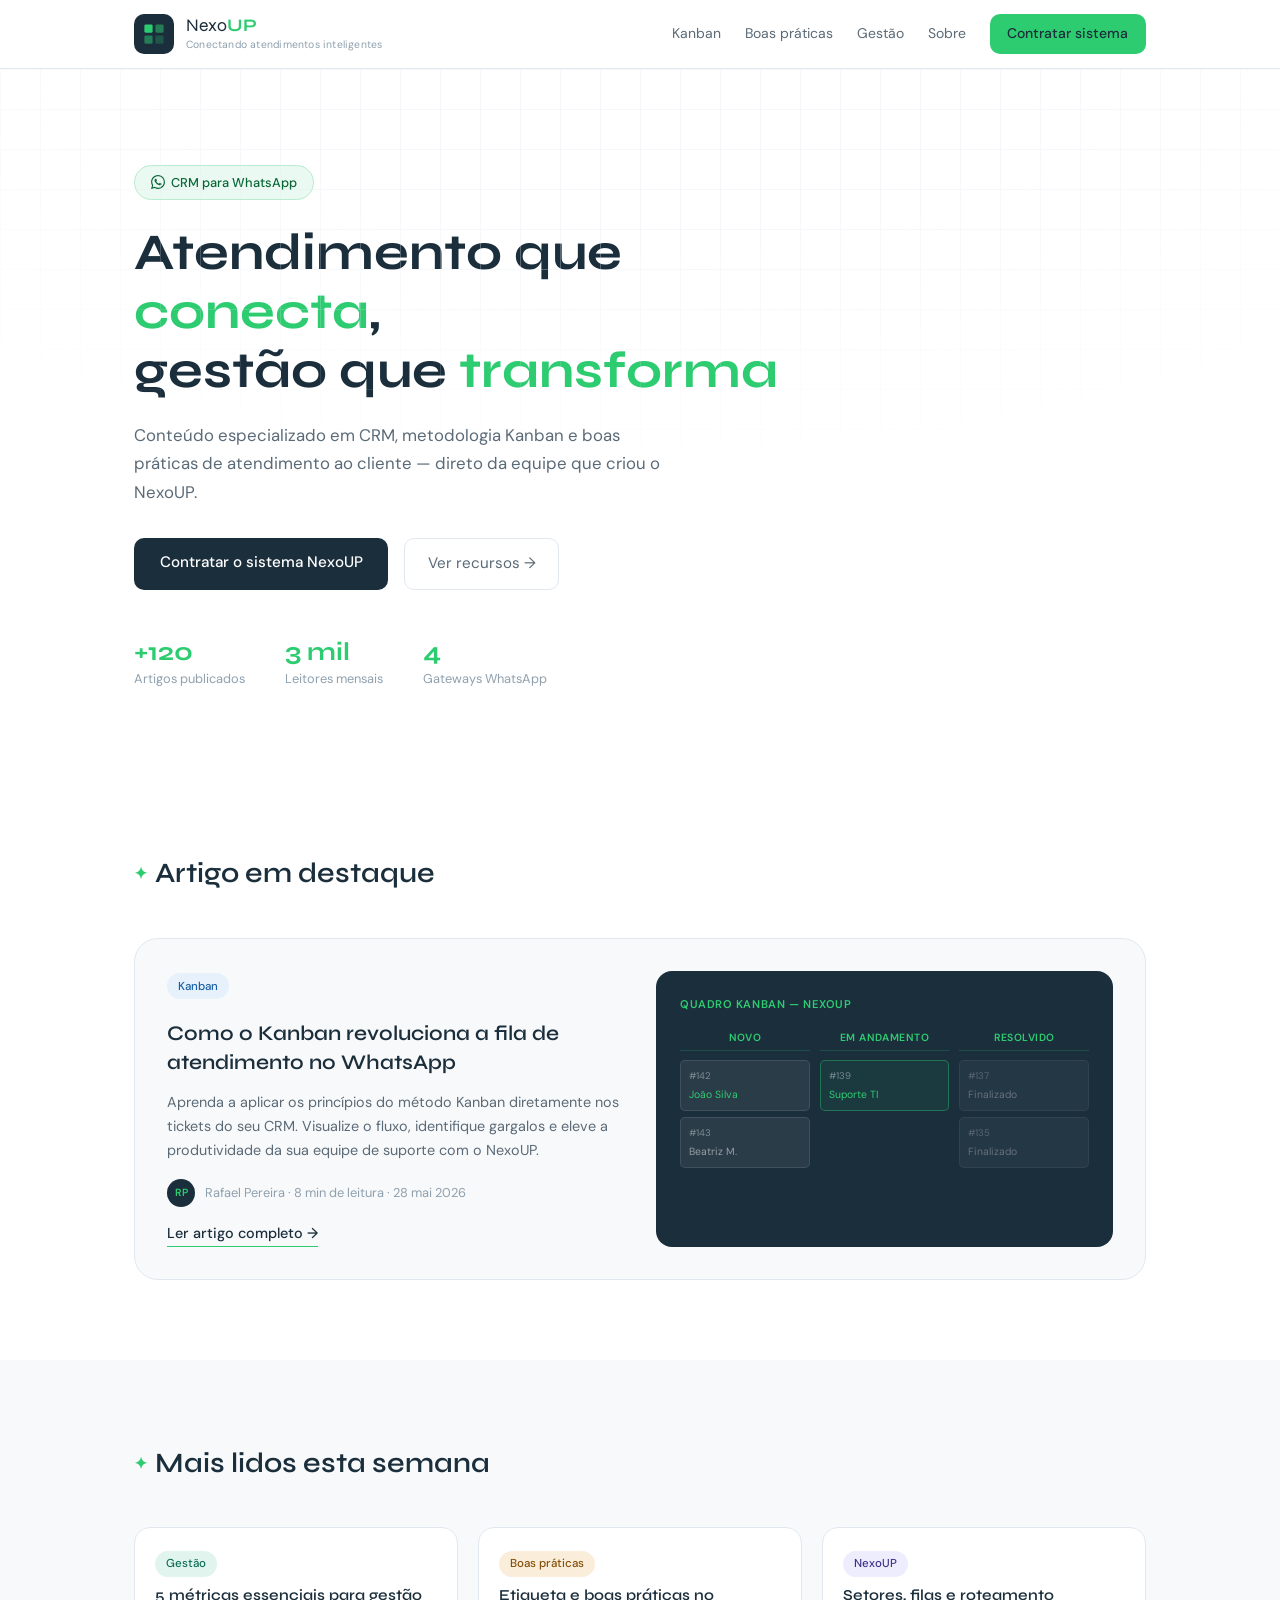
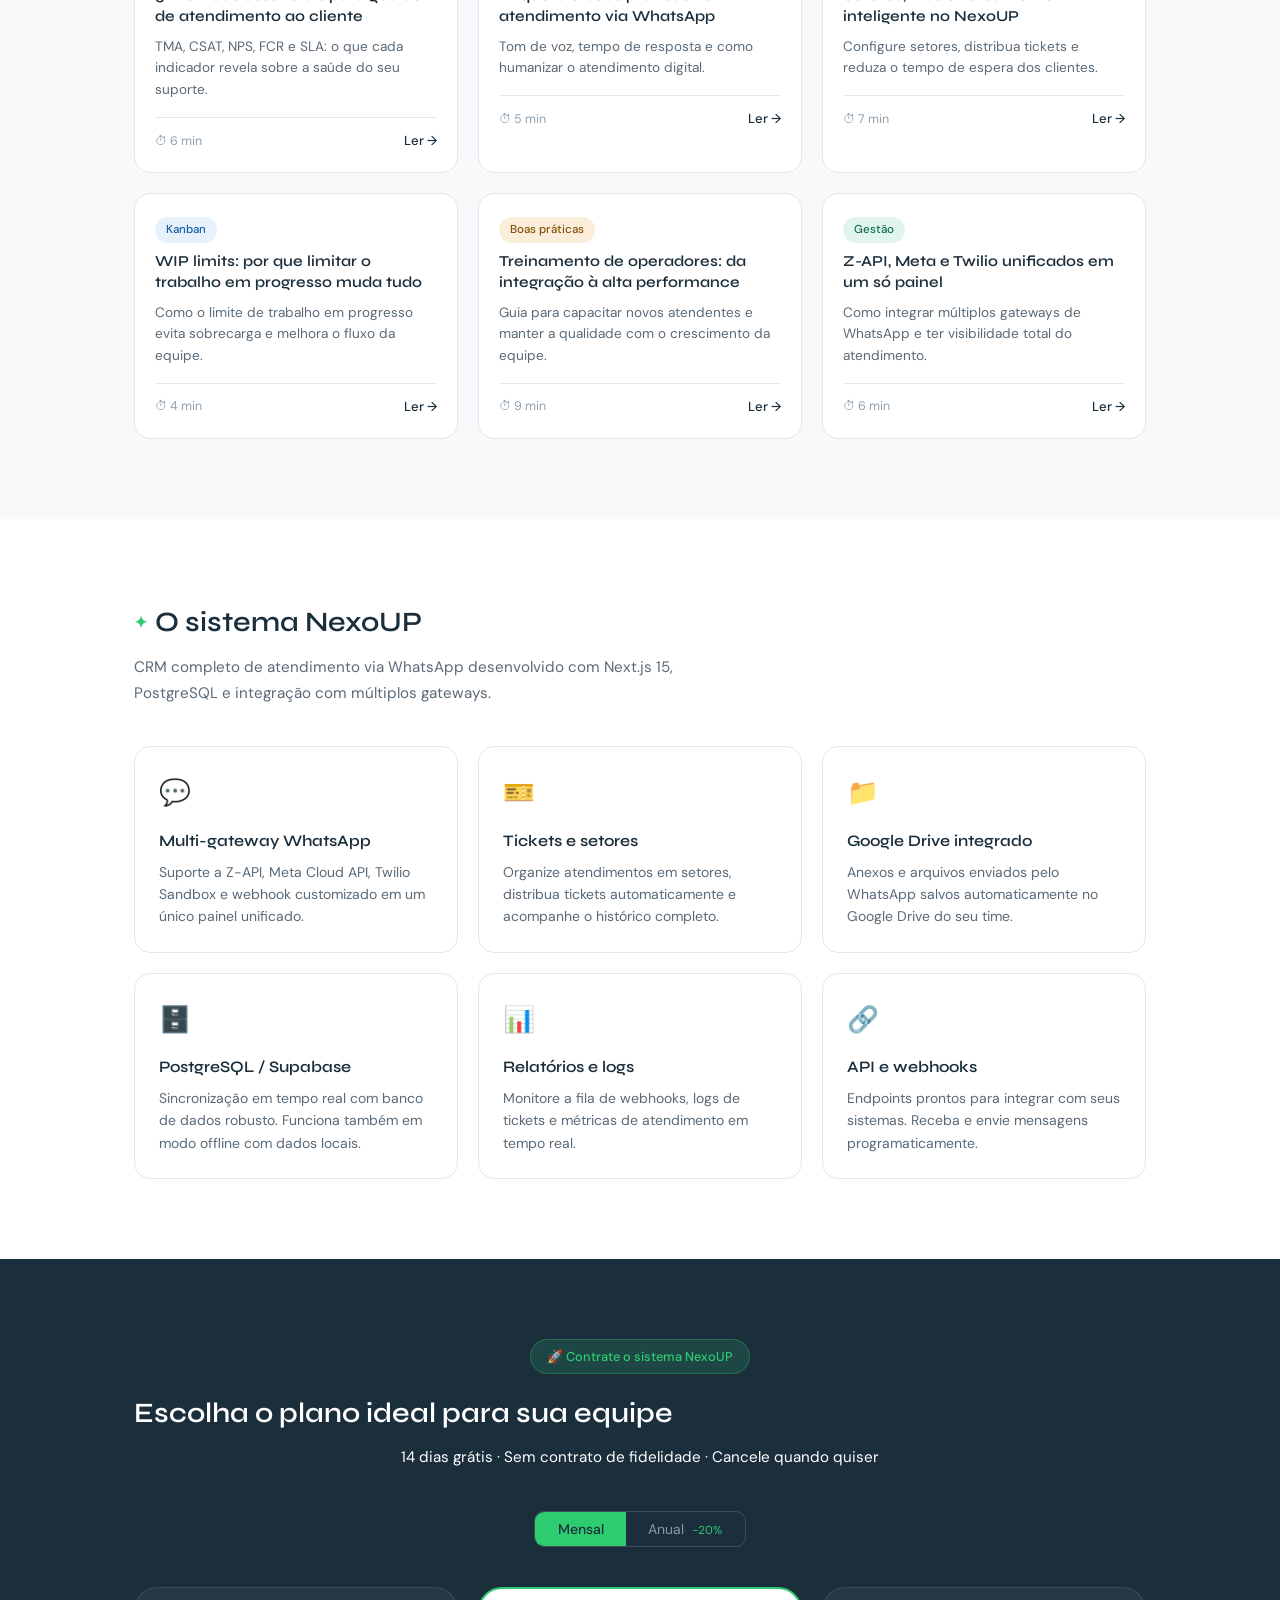
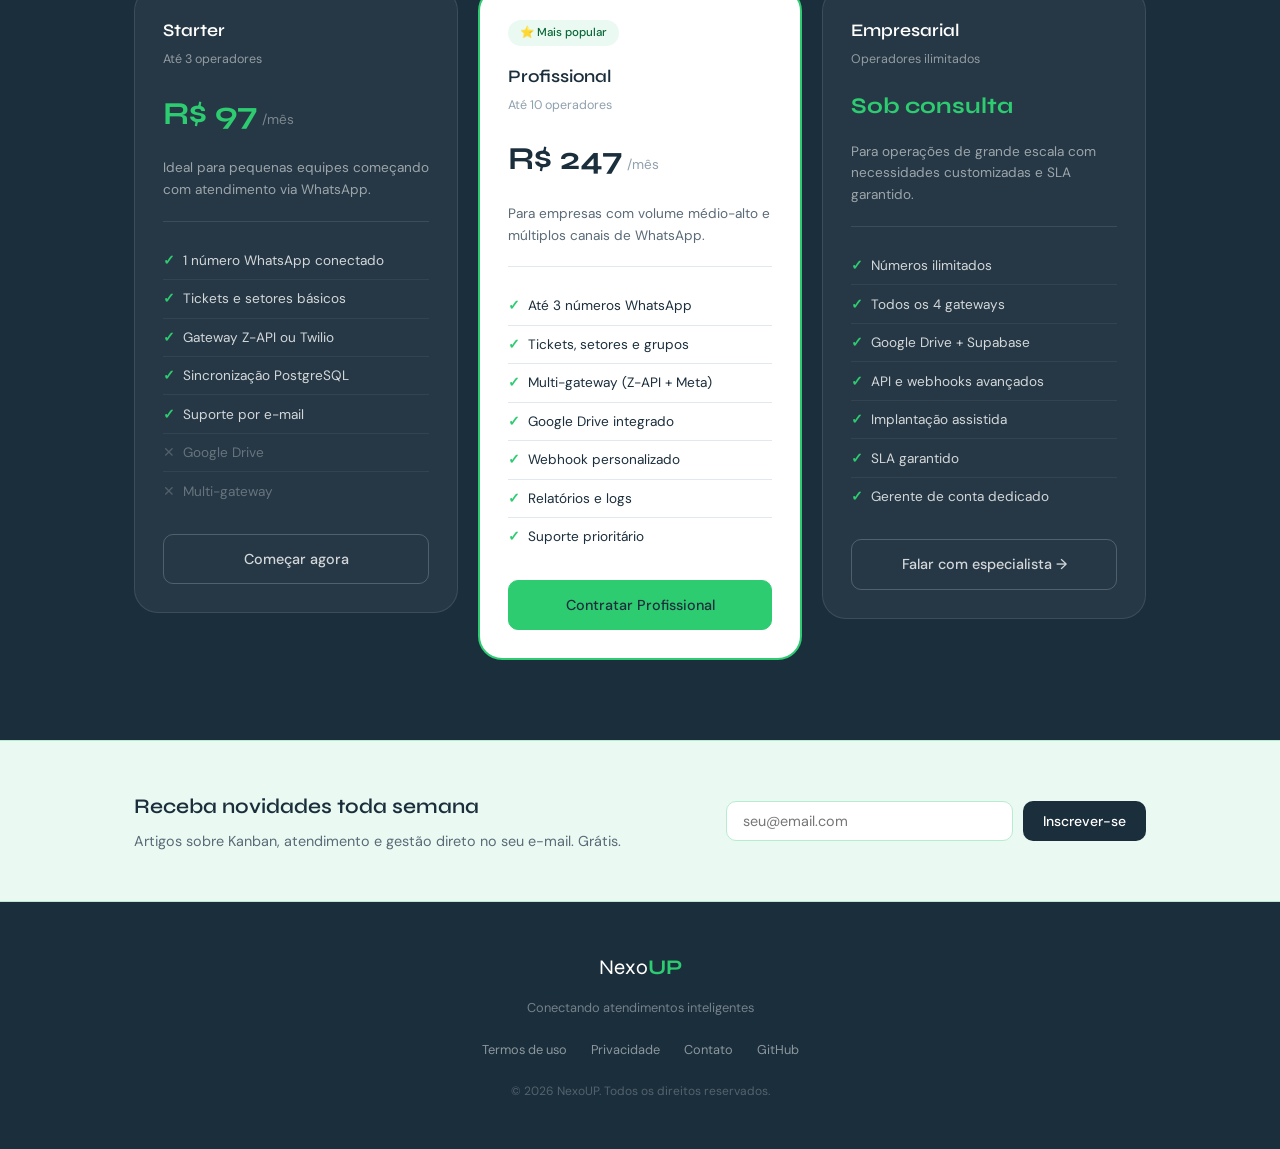
==== index.html @ a8c35bc9 "primeiro commit" ====
<!DOCTYPE html>
<html lang="pt-BR">
<head>
  <meta charset="UTF-8" />
  <meta name="viewport" content="width=device-width, initial-scale=1.0" />
  <title>NexoUP — CRM de Atendimento WhatsApp</title>
  <meta name="description" content="Blog e sistema NexoUP: CRM completo para atendimento via WhatsApp com tickets, setores, múltiplos gateways e Google Drive. Conteúdo sobre Kanban, gestão e boas práticas." />
  <meta name="keywords" content="CRM WhatsApp, atendimento ao cliente, Kanban, gestão de tickets, NexoUP" />
  <meta property="og:title" content="NexoUP — CRM de Atendimento WhatsApp" />
  <meta property="og:description" content="Conectando atendimentos inteligentes. Blog e sistema NexoUP." />
  <meta property="og:type" content="website" />
  <link rel="preconnect" href="https://fonts.googleapis.com" />
  <link rel="preconnect" href="https://fonts.gstatic.com" crossorigin />
  <link href="https://fonts.googleapis.com/css2?family=Syne:wght@400;500;600;700&family=DM+Sans:ital,wght@0,300;0,400;0,500;1,400&display=swap" rel="stylesheet" />
  <link rel="stylesheet" href="src/styles/main.css" />
</head>
<body>

  <!-- HEADER -->
  <header class="site-header" id="top">
    <div class="container header-inner">
      <a href="#top" class="logo-area">
        <div class="logo-icon">
          <svg viewBox="0 0 32 32" fill="none" xmlns="http://www.w3.org/2000/svg" aria-hidden="true">
            <rect x="2" y="2" width="12" height="12" rx="2" fill="#2ECC71"/>
            <rect x="18" y="2" width="12" height="12" rx="2" fill="#2ECC71" opacity=".5"/>
            <rect x="2" y="18" width="12" height="12" rx="2" fill="#2ECC71" opacity=".5"/>
            <rect x="18" y="18" width="12" height="12" rx="2" fill="#2ECC71" opacity=".25"/>
          </svg>
        </div>
        <div class="logo-text">
          <span class="logo-name">Nexo<strong>UP</strong></span>
          <span class="logo-tagline">Conectando atendimentos inteligentes</span>
        </div>
      </a>
      <nav class="header-nav" aria-label="Navegação principal">
        <a href="#artigos" class="nav-link">Kanban</a>
        <a href="#artigos" class="nav-link">Boas práticas</a>
        <a href="#artigos" class="nav-link">Gestão</a>
        <a href="#sobre" class="nav-link">Sobre</a>
        <a href="#planos" class="btn-header">Contratar sistema</a>
      </nav>
      <button class="menu-toggle" id="menuToggle" aria-label="Abrir menu" aria-expanded="false">
        <span></span><span></span><span></span>
      </button>
    </div>
    <div class="mobile-nav" id="mobileNav" aria-hidden="true">
      <a href="#artigos" class="nav-link">Kanban</a>
      <a href="#artigos" class="nav-link">Boas práticas</a>
      <a href="#artigos" class="nav-link">Gestão</a>
      <a href="#sobre" class="nav-link">Sobre</a>
      <a href="#planos" class="btn-header">Contratar sistema</a>
    </div>
  </header>

  <!-- HERO -->
  <section class="hero">
    <div class="container">
      <div class="hero-badge">
        <svg width="14" height="14" viewBox="0 0 24 24" fill="currentColor" aria-hidden="true"><path d="M17.472 14.382c-.297-.149-1.758-.867-2.03-.967-.273-.099-.471-.148-.67.15-.197.297-.767.966-.94 1.164-.173.199-.347.223-.644.075-.297-.15-1.255-.463-2.39-1.475-.883-.788-1.48-1.761-1.653-2.059-.173-.297-.018-.458.13-.606.134-.133.298-.347.446-.52.149-.174.198-.298.298-.497.099-.198.05-.371-.025-.52-.075-.149-.669-1.612-.916-2.207-.242-.579-.487-.5-.669-.51-.173-.008-.371-.01-.57-.01-.198 0-.52.074-.792.372-.272.297-1.04 1.016-1.04 2.479 0 1.462 1.065 2.875 1.213 3.074.149.198 2.096 3.2 5.077 4.487.709.306 1.262.489 1.694.625.712.227 1.36.195 1.871.118.571-.085 1.758-.719 2.006-1.413.248-.694.248-1.289.173-1.413-.074-.124-.272-.198-.57-.347m-5.421 7.403h-.004a9.87 9.87 0 01-5.031-1.378l-.361-.214-3.741.982.998-3.648-.235-.374a9.86 9.86 0 01-1.51-5.26c.001-5.45 4.436-9.884 9.888-9.884 2.64 0 5.122 1.03 6.988 2.898a9.825 9.825 0 012.893 6.994c-.003 5.45-4.437 9.884-9.885 9.884m8.413-18.297A11.815 11.815 0 0012.05 0C5.495 0 .16 5.335.157 11.892c0 2.096.547 4.142 1.588 5.945L.057 24l6.305-1.654a11.882 11.882 0 005.683 1.448h.005c6.554 0 11.89-5.335 11.893-11.893a11.821 11.821 0 00-3.48-8.413Z"/></svg>
        CRM para WhatsApp
      </div>
      <h1 class="hero-title">Atendimento que <span class="accent">conecta</span>,<br>gestão que <span class="accent">transforma</span></h1>
      <p class="hero-sub">Conteúdo especializado em CRM, metodologia Kanban e boas práticas de atendimento ao cliente — direto da equipe que criou o NexoUP.</p>
      <div class="hero-cta-row">
        <a href="#planos" class="btn-primary">Contratar o sistema NexoUP</a>
        <a href="#sobre" class="btn-ghost">Ver recursos →</a>
      </div>
      <div class="hero-stats">
        <div class="stat">
          <span class="stat-num">+120</span>
          <span class="stat-label">Artigos publicados</span>
        </div>
        <div class="stat">
          <span class="stat-num">3 mil</span>
          <span class="stat-label">Leitores mensais</span>
        </div>
        <div class="stat">
          <span class="stat-num">4</span>
          <span class="stat-label">Gateways WhatsApp</span>
        </div>
      </div>
    </div>
    <div class="hero-bg-grid" aria-hidden="true"></div>
  </section>

  <!-- ARTIGO DESTAQUE -->
  <section class="section" id="artigos">
    <div class="container">
      <div class="section-header">
        <h2 class="section-title">
          <span class="title-icon">✦</span> Artigo em destaque
        </h2>
      </div>
      <div class="featured-card">
        <div class="featured-content">
          <span class="cat-badge cat-kanban">Kanban</span>
          <h2>Como o Kanban revoluciona a fila de atendimento no WhatsApp</h2>
          <p>Aprenda a aplicar os princípios do método Kanban diretamente nos tickets do seu CRM. Visualize o fluxo, identifique gargalos e eleve a produtividade da sua equipe de suporte com o NexoUP.</p>
          <div class="article-meta">
            <div class="author-avatar">RP</div>
            <span class="meta-text">Rafael Pereira · 8 min de leitura · 28 mai 2026</span>
          </div>
          <a href="#" class="read-link">Ler artigo completo →</a>
        </div>
        <div class="featured-visual" aria-label="Demonstração do quadro Kanban NexoUP">
          <div class="kanban-label">Quadro Kanban — NexoUP</div>
          <div class="kanban-board">
            <div class="kanban-col">
              <div class="kanban-col-header">Novo</div>
              <div class="kanban-card">
                <span class="ticket-id">#142</span>
                <span class="ticket-name accent-text">João Silva</span>
              </div>
              <div class="kanban-card">
                <span class="ticket-id">#143</span>
                <span class="ticket-name muted-text">Beatriz M.</span>
              </div>
            </div>
            <div class="kanban-col">
              <div class="kanban-col-header">Em andamento</div>
              <div class="kanban-card active-card">
                <span class="ticket-id">#139</span>
                <span class="ticket-name accent-text">Suporte TI</span>
              </div>
            </div>
            <div class="kanban-col">
              <div class="kanban-col-header">Resolvido</div>
              <div class="kanban-card done-card">
                <span class="ticket-id">#137</span>
                <span class="ticket-name muted-text">Finalizado</span>
              </div>
              <div class="kanban-card done-card">
                <span class="ticket-id">#135</span>
                <span class="ticket-name muted-text">Finalizado</span>
              </div>
            </div>
          </div>
        </div>
      </div>
    </div>
  </section>

  <!-- GRADE DE ARTIGOS -->
  <section class="section section-alt">
    <div class="container">
      <div class="section-header">
        <h2 class="section-title"><span class="title-icon">✦</span> Mais lidos esta semana</h2>
      </div>
      <div class="articles-grid">

        <article class="article-card">
          <span class="cat-badge cat-gestao">Gestão</span>
          <h3>5 métricas essenciais para gestão de atendimento ao cliente</h3>
          <p>TMA, CSAT, NPS, FCR e SLA: o que cada indicador revela sobre a saúde do seu suporte.</p>
          <div class="card-footer">
            <span class="read-time">⏱ 6 min</span>
            <a href="#" class="read-link-sm">Ler →</a>
          </div>
        </article>

        <article class="article-card">
          <span class="cat-badge cat-boas">Boas práticas</span>
          <h3>Etiqueta e boas práticas no atendimento via WhatsApp</h3>
          <p>Tom de voz, tempo de resposta e como humanizar o atendimento digital.</p>
          <div class="card-footer">
            <span class="read-time">⏱ 5 min</span>
            <a href="#" class="read-link-sm">Ler →</a>
          </div>
        </article>

        <article class="article-card">
          <span class="cat-badge cat-crm">NexoUP</span>
          <h3>Setores, filas e roteamento inteligente no NexoUP</h3>
          <p>Configure setores, distribua tickets e reduza o tempo de espera dos clientes.</p>
          <div class="card-footer">
            <span class="read-time">⏱ 7 min</span>
            <a href="#" class="read-link-sm">Ler →</a>
          </div>
        </article>

        <article class="article-card">
          <span class="cat-badge cat-kanban">Kanban</span>
          <h3>WIP limits: por que limitar o trabalho em progresso muda tudo</h3>
          <p>Como o limite de trabalho em progresso evita sobrecarga e melhora o fluxo da equipe.</p>
          <div class="card-footer">
            <span class="read-time">⏱ 4 min</span>
            <a href="#" class="read-link-sm">Ler →</a>
          </div>
        </article>

        <article class="article-card">
          <span class="cat-badge cat-boas">Boas práticas</span>
          <h3>Treinamento de operadores: da integração à alta performance</h3>
          <p>Guia para capacitar novos atendentes e manter a qualidade com o crescimento da equipe.</p>
          <div class="card-footer">
            <span class="read-time">⏱ 9 min</span>
            <a href="#" class="read-link-sm">Ler →</a>
          </div>
        </article>

        <article class="article-card">
          <span class="cat-badge cat-gestao">Gestão</span>
          <h3>Z-API, Meta e Twilio unificados em um só painel</h3>
          <p>Como integrar múltiplos gateways de WhatsApp e ter visibilidade total do atendimento.</p>
          <div class="card-footer">
            <span class="read-time">⏱ 6 min</span>
            <a href="#" class="read-link-sm">Ler →</a>
          </div>
        </article>

      </div>
    </div>
  </section>

  <!-- SOBRE O SISTEMA -->
  <section class="section" id="sobre">
    <div class="container">
      <div class="section-header">
        <h2 class="section-title"><span class="title-icon">✦</span> O sistema NexoUP</h2>
        <p class="section-desc">CRM completo de atendimento via WhatsApp desenvolvido com Next.js 15, PostgreSQL e integração com múltiplos gateways.</p>
      </div>
      <div class="features-grid">
        <div class="feature-card">
          <div class="feature-icon">💬</div>
          <h3>Multi-gateway WhatsApp</h3>
          <p>Suporte a Z-API, Meta Cloud API, Twilio Sandbox e webhook customizado em um único painel unificado.</p>
        </div>
        <div class="feature-card">
          <div class="feature-icon">🎫</div>
          <h3>Tickets e setores</h3>
          <p>Organize atendimentos em setores, distribua tickets automaticamente e acompanhe o histórico completo.</p>
        </div>
        <div class="feature-card">
          <div class="feature-icon">📁</div>
          <h3>Google Drive integrado</h3>
          <p>Anexos e arquivos enviados pelo WhatsApp salvos automaticamente no Google Drive do seu time.</p>
        </div>
        <div class="feature-card">
          <div class="feature-icon">🗄️</div>
          <h3>PostgreSQL / Supabase</h3>
          <p>Sincronização em tempo real com banco de dados robusto. Funciona também em modo offline com dados locais.</p>
        </div>
        <div class="feature-card">
          <div class="feature-icon">📊</div>
          <h3>Relatórios e logs</h3>
          <p>Monitore a fila de webhooks, logs de tickets e métricas de atendimento em tempo real.</p>
        </div>
        <div class="feature-card">
          <div class="feature-icon">🔗</div>
          <h3>API e webhooks</h3>
          <p>Endpoints prontos para integrar com seus sistemas. Receba e envie mensagens programaticamente.</p>
        </div>
      </div>
    </div>
  </section>

  <!-- PLANOS -->
  <section class="section section-plans" id="planos">
    <div class="container">
      <div class="section-header centered">
        <div class="sys-tag">🚀 Contrate o sistema NexoUP</div>
        <h2 class="section-title">Escolha o plano ideal para sua equipe</h2>
        <p class="section-desc">14 dias grátis · Sem contrato de fidelidade · Cancele quando quiser</p>
      </div>

      <div class="billing-toggle">
        <button class="toggle-btn active" id="btnMensal" onclick="setToggle('mensal')">Mensal</button>
        <button class="toggle-btn" id="btnAnual" onclick="setToggle('anual')">Anual <span class="discount-badge">−20%</span></button>
      </div>

      <div class="plans-grid">

        <div class="plan-card">
          <div class="plan-header">
            <div class="plan-name">Starter</div>
            <div class="plan-users">Até 3 operadores</div>
          </div>
          <div class="plan-price">
            <span class="price-val" id="priceStarter">R$ 97</span>
            <span class="price-period">/mês</span>
          </div>
          <p class="plan-desc">Ideal para pequenas equipes começando com atendimento via WhatsApp.</p>
          <ul class="plan-features">
            <li class="yes">1 número WhatsApp conectado</li>
            <li class="yes">Tickets e setores básicos</li>
            <li class="yes">Gateway Z-API ou Twilio</li>
            <li class="yes">Sincronização PostgreSQL</li>
            <li class="yes">Suporte por e-mail</li>
            <li class="no">Google Drive</li>
            <li class="no">Multi-gateway</li>
          </ul>
          <a href="mailto:contato@nexoup.com.br?subject=Plano Starter NexoUP" class="btn-plan">Começar agora</a>
        </div>

        <div class="plan-card featured-plan">
          <div class="plan-badge-top">⭐ Mais popular</div>
          <div class="plan-header">
            <div class="plan-name">Profissional</div>
            <div class="plan-users">Até 10 operadores</div>
          </div>
          <div class="plan-price">
            <span class="price-val" id="pricePro">R$ 247</span>
            <span class="price-period">/mês</span>
          </div>
          <p class="plan-desc">Para empresas com volume médio-alto e múltiplos canais de WhatsApp.</p>
          <ul class="plan-features">
            <li class="yes">Até 3 números WhatsApp</li>
            <li class="yes">Tickets, setores e grupos</li>
            <li class="yes">Multi-gateway (Z-API + Meta)</li>
            <li class="yes">Google Drive integrado</li>
            <li class="yes">Webhook personalizado</li>
            <li class="yes">Relatórios e logs</li>
            <li class="yes">Suporte prioritário</li>
          </ul>
          <a href="mailto:contato@nexoup.com.br?subject=Plano Profissional NexoUP" class="btn-plan btn-plan-featured">Contratar Profissional</a>
        </div>

        <div class="plan-card">
          <div class="plan-header">
            <div class="plan-name">Empresarial</div>
            <div class="plan-users">Operadores ilimitados</div>
          </div>
          <div class="plan-price">
            <span class="price-val" style="font-size:1.4rem">Sob consulta</span>
          </div>
          <p class="plan-desc">Para operações de grande escala com necessidades customizadas e SLA garantido.</p>
          <ul class="plan-features">
            <li class="yes">Números ilimitados</li>
            <li class="yes">Todos os 4 gateways</li>
            <li class="yes">Google Drive + Supabase</li>
            <li class="yes">API e webhooks avançados</li>
            <li class="yes">Implantação assistida</li>
            <li class="yes">SLA garantido</li>
            <li class="yes">Gerente de conta dedicado</li>
          </ul>
          <a href="mailto:contato@nexoup.com.br?subject=Plano Empresarial NexoUP" class="btn-plan">Falar com especialista →</a>
        </div>

      </div>
    </div>
  </section>

  <!-- NEWSLETTER -->
  <section class="newsletter-section">
    <div class="container newsletter-inner">
      <div class="newsletter-text">
        <h2>Receba novidades toda semana</h2>
        <p>Artigos sobre Kanban, atendimento e gestão direto no seu e-mail. Grátis.</p>
      </div>
      <form class="newsletter-form" onsubmit="handleNewsletter(event)">
        <input type="email" id="nlEmail" placeholder="seu@email.com" required aria-label="Seu e-mail" />
        <button type="submit">Inscrever-se</button>
      </form>
    </div>
  </section>

  <!-- FOOTER -->
  <footer class="site-footer">
    <div class="container footer-inner">
      <div class="footer-logo">Nexo<strong>UP</strong></div>
      <p class="footer-tagline">Conectando atendimentos inteligentes</p>
      <nav class="footer-nav" aria-label="Links do rodapé">
        <a href="#">Termos de uso</a>
        <a href="#">Privacidade</a>
        <a href="mailto:contato@nexoup.com.br">Contato</a>
        <a href="https://github.com/seu-usuario/nexoup" target="_blank" rel="noopener">GitHub</a>
      </nav>
      <p class="footer-copy">&copy; 2026 NexoUP. Todos os direitos reservados.</p>
    </div>
  </footer>

  <script src="src/components/main.js"></script>
</body>
</html>
---- src/styles/main.css ----
/* ===================================================
   NexoUP Blog — Stylesheet
   Identidade: verde #2ECC71 + azul-escuro #1B2E3C
   =================================================== */

/* ---------- RESET & BASE ---------- */
*, *::before, *::after {
  box-sizing: border-box;
  margin: 0;
  padding: 0;
}

:root {
  --green: #2ECC71;
  --green-dark: #27AE60;
  --green-light: #eafaf2;
  --green-border: #b7ecd0;
  --navy: #1B2E3C;
  --navy-mid: #243d50;
  --white: #ffffff;
  --gray-50: #f8f9fa;
  --gray-100: #f1f3f5;
  --gray-200: #e9ecef;
  --gray-400: #adb5bd;
  --gray-600: #6c757d;
  --gray-800: #343a40;
  --text-primary: #1B2E3C;
  --text-secondary: #5a6a77;
  --text-muted: #8fa0ae;
  --border: #e2e8f0;
  --radius-sm: 6px;
  --radius-md: 10px;
  --radius-lg: 16px;
  --radius-xl: 24px;
  --shadow-sm: 0 1px 3px rgba(27,46,60,.06);
  --shadow-md: 0 4px 16px rgba(27,46,60,.1);
  --font-heading: 'Syne', sans-serif;
  --font-body: 'DM Sans', sans-serif;
  --transition: 0.18s ease;
}

html { scroll-behavior: smooth; }

body {
  font-family: var(--font-body);
  font-size: 16px;
  line-height: 1.7;
  color: var(--text-primary);
  background: var(--white);
  -webkit-font-smoothing: antialiased;
}

img { max-width: 100%; display: block; }

a { text-decoration: none; color: inherit; }

/* ---------- LAYOUT ---------- */
.container {
  max-width: 1060px;
  margin: 0 auto;
  padding: 0 1.5rem;
}

.section {
  padding: 5rem 0;
}

.section-alt {
  background: var(--gray-50);
}

.section-header {
  margin-bottom: 2.5rem;
}

.section-header.centered {
  text-align: center;
}

.section-title {
  font-family: var(--font-heading);
  font-size: 1.75rem;
  font-weight: 600;
  color: var(--navy);
  margin-bottom: .5rem;
  display: flex;
  align-items: center;
  gap: .5rem;
}

.title-icon {
  color: var(--green);
  font-size: 1rem;
}

.section-desc {
  font-size: .95rem;
  color: var(--text-secondary);
  max-width: 560px;
}

.section-header.centered .section-desc {
  margin: 0 auto;
}

/* ---------- HEADER ---------- */
.site-header {
  position: sticky;
  top: 0;
  z-index: 100;
  background: rgba(255,255,255,.95);
  backdrop-filter: blur(8px);
  border-bottom: 1px solid var(--border);
}

.header-inner {
  display: flex;
  align-items: center;
  justify-content: space-between;
  height: 68px;
}

.logo-area {
  display: flex;
  align-items: center;
  gap: .75rem;
}

.logo-icon {
  width: 40px;
  height: 40px;
  background: var(--navy);
  border-radius: var(--radius-md);
  display: flex;
  align-items: center;
  justify-content: center;
  flex-shrink: 0;
}

.logo-icon svg { width: 22px; height: 22px; }

.logo-text {
  display: flex;
  flex-direction: column;
}

.logo-name {
  font-family: var(--font-heading);
  font-size: 1.1rem;
  font-weight: 400;
  color: var(--navy);
  line-height: 1.2;
}

.logo-name strong {
  color: var(--green);
  font-weight: 700;
}

.logo-tagline {
  font-size: .65rem;
  color: var(--text-muted);
  letter-spacing: .02em;
}

.header-nav {
  display: flex;
  align-items: center;
  gap: 1.5rem;
}

.nav-link {
  font-size: .875rem;
  color: var(--text-secondary);
  transition: color var(--transition);
}

.nav-link:hover { color: var(--navy); }

.btn-header {
  background: var(--green);
  color: var(--navy);
  font-size: .875rem;
  font-weight: 500;
  padding: .5rem 1.1rem;
  border-radius: var(--radius-md);
  transition: background var(--transition), transform var(--transition);
}

.btn-header:hover {
  background: var(--green-dark);
  transform: translateY(-1px);
}

.menu-toggle {
  display: none;
  flex-direction: column;
  gap: 5px;
  background: none;
  border: none;
  cursor: pointer;
  padding: 4px;
}

.menu-toggle span {
  display: block;
  width: 22px;
  height: 2px;
  background: var(--navy);
  border-radius: 2px;
  transition: var(--transition);
}

.mobile-nav {
  display: none;
  flex-direction: column;
  gap: 0;
  border-top: 1px solid var(--border);
  background: var(--white);
  padding: .5rem 0;
}

.mobile-nav .nav-link,
.mobile-nav .btn-header {
  display: block;
  padding: .75rem 1.5rem;
  font-size: .95rem;
  border-radius: 0;
}

.mobile-nav .btn-header {
  margin: .5rem 1.5rem;
  text-align: center;
  border-radius: var(--radius-md);
}

.mobile-nav.open { display: flex; }

/* ---------- HERO ---------- */
.hero {
  position: relative;
  padding: 6rem 0 5rem;
  overflow: hidden;
}

.hero-bg-grid {
  position: absolute;
  inset: 0;
  background-image:
    linear-gradient(var(--border) 1px, transparent 1px),
    linear-gradient(90deg, var(--border) 1px, transparent 1px);
  background-size: 40px 40px;
  opacity: .35;
  pointer-events: none;
  mask-image: radial-gradient(ellipse 80% 60% at 50% 0%, black 40%, transparent 100%);
}

.hero-badge {
  display: inline-flex;
  align-items: center;
  gap: .4rem;
  background: var(--green-light);
  color: #0a6636;
  font-size: .8rem;
  font-weight: 500;
  padding: .35rem 1rem;
  border-radius: 20px;
  border: 1px solid var(--green-border);
  margin-bottom: 1.5rem;
}

.hero-title {
  font-family: var(--font-heading);
  font-size: clamp(2rem, 5vw, 3.2rem);
  font-weight: 700;
  line-height: 1.15;
  color: var(--navy);
  max-width: 700px;
  margin-bottom: 1.25rem;
}

.hero-title .accent { color: var(--green); }

.hero-sub {
  font-size: 1.05rem;
  color: var(--text-secondary);
  max-width: 540px;
  line-height: 1.7;
  margin-bottom: 2rem;
}

.hero-cta-row {
  display: flex;
  gap: 1rem;
  flex-wrap: wrap;
  margin-bottom: 3rem;
}

.btn-primary {
  display: inline-block;
  background: var(--navy);
  color: var(--white);
  font-size: .95rem;
  font-weight: 500;
  padding: .75rem 1.6rem;
  border-radius: var(--radius-md);
  transition: background var(--transition), transform var(--transition);
}

.btn-primary:hover {
  background: var(--navy-mid);
  transform: translateY(-1px);
}

.btn-ghost {
  display: inline-block;
  color: var(--text-secondary);
  font-size: .95rem;
  padding: .75rem 1.4rem;
  border-radius: var(--radius-md);
  border: 1px solid var(--border);
  transition: border-color var(--transition), color var(--transition);
}

.btn-ghost:hover {
  border-color: var(--gray-400);
  color: var(--navy);
}

.hero-stats {
  display: flex;
  gap: 2.5rem;
  flex-wrap: wrap;
}

.stat-num {
  display: block;
  font-family: var(--font-heading);
  font-size: 1.6rem;
  font-weight: 700;
  color: var(--green);
  line-height: 1.1;
}

.stat-label {
  display: block;
  font-size: .8rem;
  color: var(--text-muted);
  margin-top: 2px;
}

/* ---------- FEATURED ARTICLE ---------- */
.featured-card {
  display: grid;
  grid-template-columns: 1fr 1fr;
  gap: 2rem;
  background: var(--gray-50);
  border: 1px solid var(--border);
  border-radius: var(--radius-xl);
  padding: 2rem;
}

.featured-content h2 {
  font-family: var(--font-heading);
  font-size: 1.3rem;
  font-weight: 600;
  color: var(--navy);
  line-height: 1.4;
  margin: .75rem 0 .75rem;
}

.featured-content p {
  font-size: .9rem;
  color: var(--text-secondary);
  line-height: 1.7;
}

.article-meta {
  display: flex;
  align-items: center;
  gap: .6rem;
  margin-top: 1rem;
}

.author-avatar {
  width: 28px;
  height: 28px;
  border-radius: 50%;
  background: var(--navy);
  color: var(--green);
  font-size: .65rem;
  font-weight: 600;
  display: flex;
  align-items: center;
  justify-content: center;
  flex-shrink: 0;
}

.meta-text {
  font-size: .8rem;
  color: var(--text-muted);
}

.read-link {
  display: inline-block;
  margin-top: .9rem;
  font-size: .9rem;
  color: var(--navy);
  font-weight: 500;
  border-bottom: 1px solid var(--green);
  transition: color var(--transition);
}

.read-link:hover { color: var(--green-dark); }

/* KANBAN VISUAL */
.featured-visual {
  background: var(--navy);
  border-radius: var(--radius-lg);
  padding: 1.5rem;
  display: flex;
  flex-direction: column;
  gap: .75rem;
}

.kanban-label {
  font-size: .7rem;
  font-weight: 600;
  color: var(--green);
  letter-spacing: .05em;
  text-transform: uppercase;
}

.kanban-board {
  display: flex;
  gap: .6rem;
  flex: 1;
}

.kanban-col {
  flex: 1;
  display: flex;
  flex-direction: column;
  gap: .4rem;
}

.kanban-col-header {
  font-size: .65rem;
  font-weight: 600;
  color: var(--green);
  text-align: center;
  padding: .2rem 0;
  border-bottom: 1px solid rgba(46,204,113,.2);
  margin-bottom: .2rem;
  text-transform: uppercase;
  letter-spacing: .04em;
}

.kanban-card {
  background: rgba(255,255,255,.07);
  border: 1px solid rgba(255,255,255,.1);
  border-radius: 5px;
  padding: .4rem .5rem;
  display: flex;
  flex-direction: column;
  gap: 2px;
}

.kanban-card.active-card {
  border-color: rgba(46,204,113,.4);
  background: rgba(46,204,113,.08);
}

.kanban-card.done-card { opacity: .6; }

.ticket-id {
  font-size: .6rem;
  color: rgba(255,255,255,.4);
}

.ticket-name { font-size: .65rem; }

.accent-text { color: var(--green); }
.muted-text { color: rgba(255,255,255,.5); }

/* ---------- CATEGORY BADGES ---------- */
.cat-badge {
  display: inline-block;
  font-size: .72rem;
  font-weight: 500;
  padding: .2rem .7rem;
  border-radius: 20px;
  margin-bottom: .5rem;
}

.cat-kanban { background: #E6F1FB; color: #185FA5; }
.cat-gestao { background: #E1F5EE; color: #0F6E56; }
.cat-boas   { background: #FAEEDA; color: #854F0B; }
.cat-crm    { background: #EEEDFE; color: #3C3489; }

/* ---------- ARTICLES GRID ---------- */
.articles-grid {
  display: grid;
  grid-template-columns: repeat(3, 1fr);
  gap: 1.25rem;
}

.article-card {
  background: var(--white);
  border: 1px solid var(--border);
  border-radius: var(--radius-lg);
  padding: 1.25rem;
  transition: border-color var(--transition), box-shadow var(--transition);
  cursor: pointer;
}

.article-card:hover {
  border-color: var(--green-border);
  box-shadow: var(--shadow-md);
}

.article-card h3 {
  font-family: var(--font-heading);
  font-size: .95rem;
  font-weight: 600;
  color: var(--navy);
  line-height: 1.4;
  margin-bottom: .5rem;
}

.article-card p {
  font-size: .85rem;
  color: var(--text-secondary);
  line-height: 1.6;
}

.card-footer {
  display: flex;
  align-items: center;
  justify-content: space-between;
  margin-top: 1rem;
  padding-top: .75rem;
  border-top: 1px solid var(--border);
}

.read-time {
  font-size: .78rem;
  color: var(--text-muted);
}

.read-link-sm {
  font-size: .82rem;
  color: var(--navy);
  font-weight: 500;
  transition: color var(--transition);
}

.read-link-sm:hover { color: var(--green-dark); }

/* ---------- FEATURES GRID ---------- */
.features-grid {
  display: grid;
  grid-template-columns: repeat(3, 1fr);
  gap: 1.25rem;
}

.feature-card {
  background: var(--white);
  border: 1px solid var(--border);
  border-radius: var(--radius-lg);
  padding: 1.5rem;
  transition: border-color var(--transition);
}

.feature-card:hover { border-color: var(--green-border); }

.feature-icon {
  font-size: 1.6rem;
  margin-bottom: .75rem;
}

.feature-card h3 {
  font-family: var(--font-heading);
  font-size: 1rem;
  font-weight: 600;
  color: var(--navy);
  margin-bottom: .4rem;
}

.feature-card p {
  font-size: .875rem;
  color: var(--text-secondary);
  line-height: 1.6;
}

/* ---------- PLANS ---------- */
.section-plans {
  background: var(--navy);
  padding: 5rem 0;
}

.section-plans .section-title,
.section-plans .section-desc {
  color: var(--white);
}

.section-plans .title-icon { color: var(--green); }

.sys-tag {
  display: inline-flex;
  align-items: center;
  gap: .4rem;
  background: rgba(46,204,113,.15);
  color: var(--green);
  font-size: .8rem;
  font-weight: 500;
  padding: .35rem 1rem;
  border-radius: 20px;
  border: 1px solid rgba(46,204,113,.3);
  margin-bottom: 1rem;
}

.billing-toggle {
  display: flex;
  justify-content: center;
  margin-bottom: 2.5rem;
  border-radius: var(--radius-md);
  overflow: hidden;
  border: 1px solid rgba(255,255,255,.15);
  width: fit-content;
  margin-left: auto;
  margin-right: auto;
}

.toggle-btn {
  background: transparent;
  color: rgba(255,255,255,.5);
  border: none;
  padding: .5rem 1.4rem;
  font-size: .875rem;
  cursor: pointer;
  transition: background var(--transition), color var(--transition);
  font-family: var(--font-body);
}

.toggle-btn.active {
  background: var(--green);
  color: var(--navy);
  font-weight: 500;
}

.discount-badge {
  font-size: .72rem;
  color: var(--green);
  margin-left: .25rem;
}

.toggle-btn.active .discount-badge { color: var(--navy); }

.plans-grid {
  display: grid;
  grid-template-columns: repeat(3, 1fr);
  gap: 1.25rem;
  align-items: start;
}

.plan-card {
  background: rgba(255,255,255,.05);
  border: 1px solid rgba(255,255,255,.1);
  border-radius: var(--radius-xl);
  padding: 1.75rem;
  position: relative;
}

.plan-card.featured-plan {
  background: var(--white);
  border: 2px solid var(--green);
}

.plan-badge-top {
  display: inline-block;
  background: var(--green-light);
  color: #0a6636;
  font-size: .72rem;
  font-weight: 500;
  padding: .2rem .75rem;
  border-radius: 20px;
  margin-bottom: 1rem;
}

.plan-header { margin-bottom: .75rem; }

.plan-name {
  font-family: var(--font-heading);
  font-size: 1.1rem;
  font-weight: 600;
  color: var(--white);
  margin-bottom: .2rem;
}

.featured-plan .plan-name { color: var(--navy); }

.plan-users {
  font-size: .78rem;
  color: rgba(255,255,255,.5);
  display: flex;
  align-items: center;
  gap: .3rem;
}

.featured-plan .plan-users { color: var(--text-muted); }

.plan-price {
  margin: 1rem 0;
  display: flex;
  align-items: baseline;
  gap: .25rem;
}

.price-val {
  font-family: var(--font-heading);
  font-size: 2rem;
  font-weight: 700;
  color: var(--green);
}

.featured-plan .price-val { color: var(--navy); }

.price-period {
  font-size: .85rem;
  color: rgba(255,255,255,.4);
}

.featured-plan .price-period { color: var(--text-muted); }

.plan-desc {
  font-size: .85rem;
  color: rgba(255,255,255,.55);
  line-height: 1.6;
  margin-bottom: 1.25rem;
  padding-bottom: 1.25rem;
  border-bottom: 1px solid rgba(255,255,255,.1);
}

.featured-plan .plan-desc {
  color: var(--text-secondary);
  border-color: var(--border);
}

.plan-features {
  list-style: none;
  margin-bottom: 1.5rem;
}

.plan-features li {
  font-size: .85rem;
  padding: .45rem 0;
  border-bottom: 1px solid rgba(255,255,255,.06);
  display: flex;
  align-items: center;
  gap: .5rem;
}

.featured-plan .plan-features li { border-color: var(--border); }

.plan-features li:last-child { border: none; }

.plan-features li.yes { color: rgba(255,255,255,.8); }
.plan-features li.yes::before { content: '✓'; color: var(--green); font-weight: 700; flex-shrink: 0; }

.plan-features li.no { color: rgba(255,255,255,.3); }
.plan-features li.no::before { content: '✕'; color: rgba(255,255,255,.2); flex-shrink: 0; }

.featured-plan .plan-features li.yes { color: var(--text-primary); }
.featured-plan .plan-features li.no { color: var(--gray-400); }
.featured-plan .plan-features li.no::before { color: var(--gray-200); }

.btn-plan {
  display: block;
  width: 100%;
  text-align: center;
  padding: .75rem;
  border-radius: var(--radius-md);
  font-size: .9rem;
  font-weight: 500;
  border: 1px solid rgba(255,255,255,.2);
  color: rgba(255,255,255,.8);
  background: transparent;
  transition: border-color var(--transition), color var(--transition), background var(--transition);
}

.btn-plan:hover {
  border-color: var(--green);
  color: var(--green);
}

.btn-plan-featured {
  background: var(--green);
  color: var(--navy);
  border-color: var(--green);
}

.btn-plan-featured:hover {
  background: var(--green-dark);
  border-color: var(--green-dark);
  color: var(--white);
}

/* ---------- NEWSLETTER ---------- */
.newsletter-section {
  background: var(--green-light);
  border-top: 1px solid var(--green-border);
  border-bottom: 1px solid var(--green-border);
  padding: 3rem 0;
}

.newsletter-inner {
  display: flex;
  align-items: center;
  justify-content: space-between;
  gap: 2rem;
  flex-wrap: wrap;
}

.newsletter-text h2 {
  font-family: var(--font-heading);
  font-size: 1.3rem;
  font-weight: 600;
  color: var(--navy);
  margin-bottom: .25rem;
}

.newsletter-text p {
  font-size: .9rem;
  color: var(--text-secondary);
}

.newsletter-form {
  display: flex;
  gap: .6rem;
  flex: 1;
  min-width: 260px;
  max-width: 420px;
}

.newsletter-form input {
  flex: 1;
  padding: .65rem 1rem;
  border-radius: var(--radius-md);
  border: 1px solid var(--green-border);
  background: var(--white);
  font-size: .9rem;
  font-family: var(--font-body);
  color: var(--text-primary);
  outline: none;
  transition: border-color var(--transition);
}

.newsletter-form input:focus { border-color: var(--green); }

.newsletter-form button {
  background: var(--navy);
  color: var(--white);
  font-size: .875rem;
  font-weight: 500;
  font-family: var(--font-body);
  padding: .65rem 1.25rem;
  border-radius: var(--radius-md);
  border: none;
  cursor: pointer;
  white-space: nowrap;
  transition: background var(--transition);
}

.newsletter-form button:hover { background: var(--navy-mid); }

/* ---------- FOOTER ---------- */
.site-footer {
  background: var(--navy);
  padding: 3rem 0;
}

.footer-inner {
  text-align: center;
  display: flex;
  flex-direction: column;
  align-items: center;
  gap: .75rem;
}

.footer-logo {
  font-family: var(--font-heading);
  font-size: 1.3rem;
  font-weight: 400;
  color: var(--white);
}

.footer-logo strong { color: var(--green); }

.footer-tagline {
  font-size: .8rem;
  color: rgba(255,255,255,.4);
}

.footer-nav {
  display: flex;
  gap: 1.5rem;
  flex-wrap: wrap;
  justify-content: center;
  margin: .5rem 0;
}

.footer-nav a {
  font-size: .8rem;
  color: rgba(255,255,255,.5);
  transition: color var(--transition);
}

.footer-nav a:hover { color: var(--white); }

.footer-copy {
  font-size: .75rem;
  color: rgba(255,255,255,.25);
}

/* ---------- SUCCESS TOAST ---------- */
.toast {
  position: fixed;
  bottom: 1.5rem;
  right: 1.5rem;
  background: var(--navy);
  color: var(--white);
  font-size: .875rem;
  padding: .75rem 1.25rem;
  border-radius: var(--radius-md);
  border-left: 3px solid var(--green);
  box-shadow: var(--shadow-md);
  z-index: 999;
  opacity: 0;
  transform: translateY(12px);
  transition: opacity .25s, transform .25s;
  pointer-events: none;
}

.toast.show {
  opacity: 1;
  transform: translateY(0);
}

/* ---------- RESPONSIVE ---------- */
@media (max-width: 900px) {
  .featured-card { grid-template-columns: 1fr; }
  .articles-grid { grid-template-columns: 1fr 1fr; }
  .features-grid { grid-template-columns: 1fr 1fr; }
  .plans-grid { grid-template-columns: 1fr; max-width: 420px; margin: 0 auto; }
}

@media (max-width: 640px) {
  .header-nav { display: none; }
  .menu-toggle { display: flex; }
  .articles-grid { grid-template-columns: 1fr; }
  .features-grid { grid-template-columns: 1fr; }
  .hero { padding: 3.5rem 0 3rem; }
  .hero-title { font-size: 1.9rem; }
  .newsletter-inner { flex-direction: column; align-items: flex-start; }
  .newsletter-form { max-width: 100%; width: 100%; }
  .section { padding: 3.5rem 0; }
}
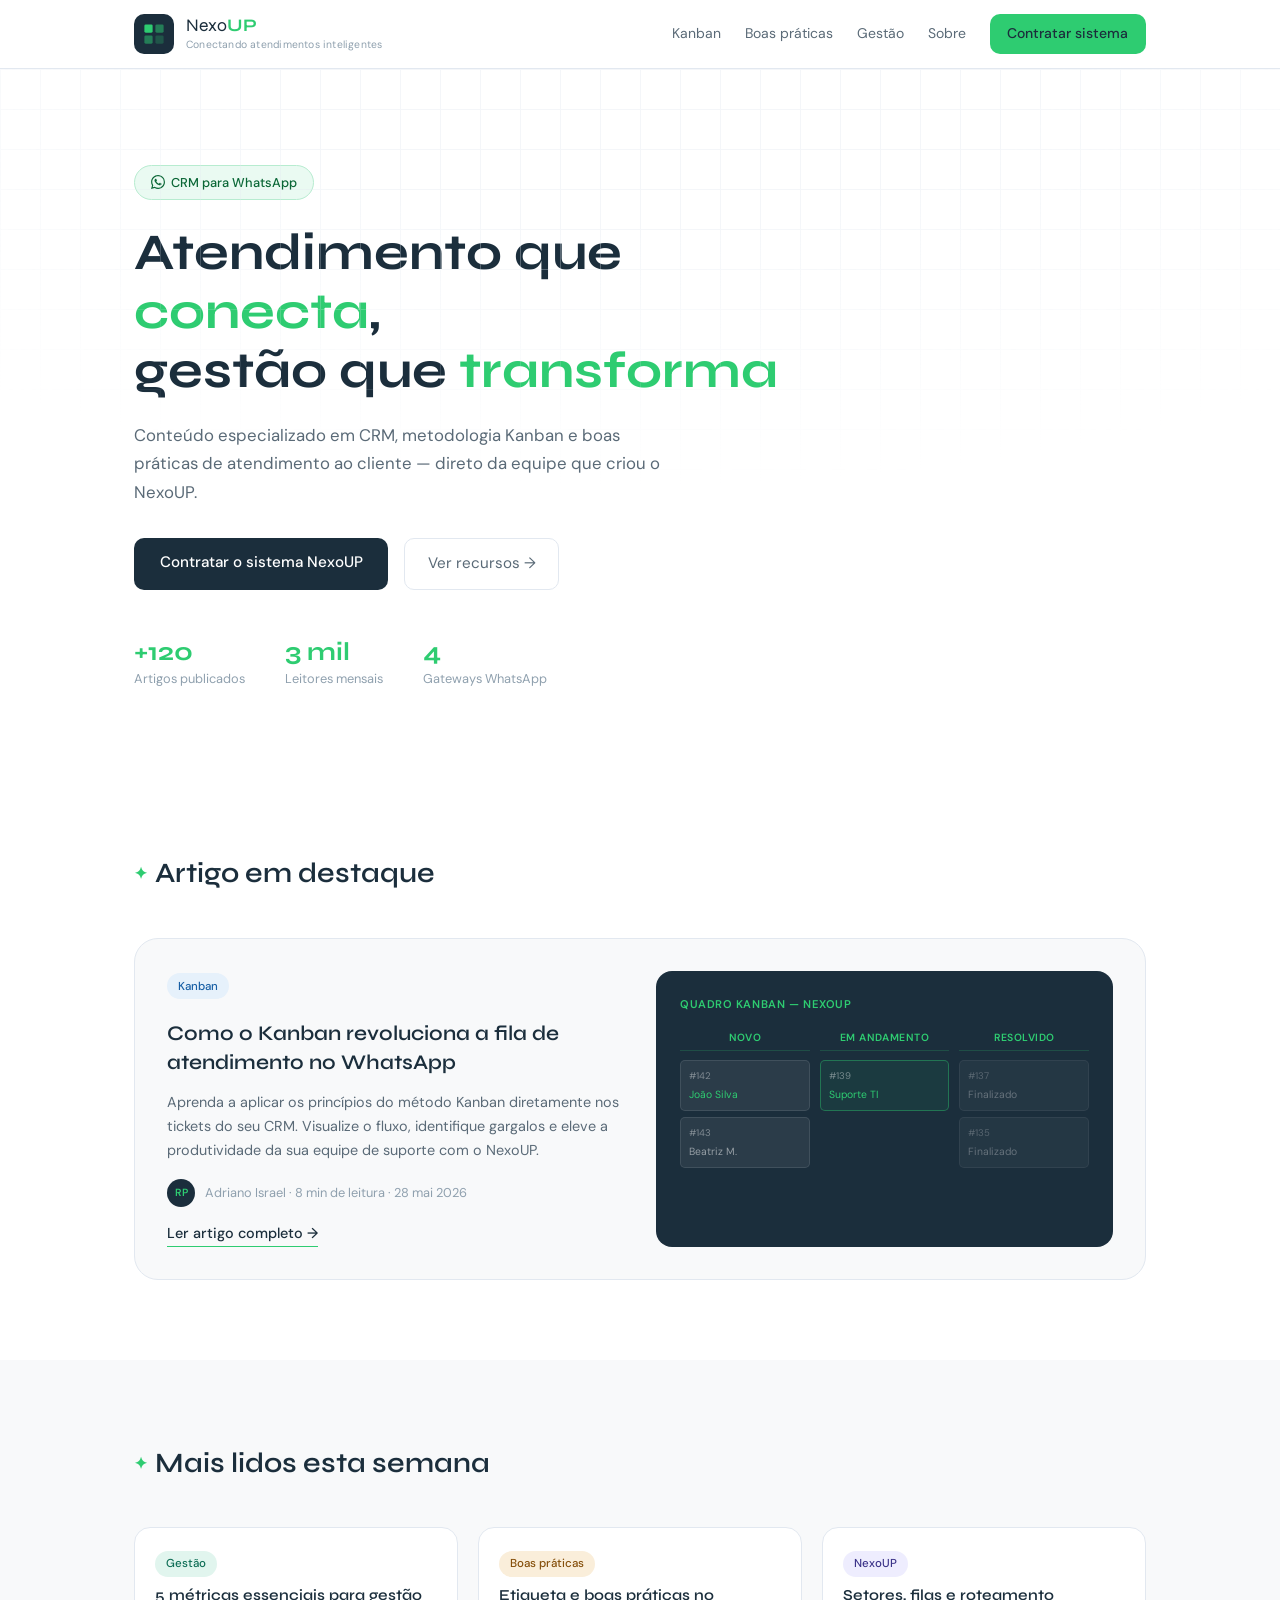
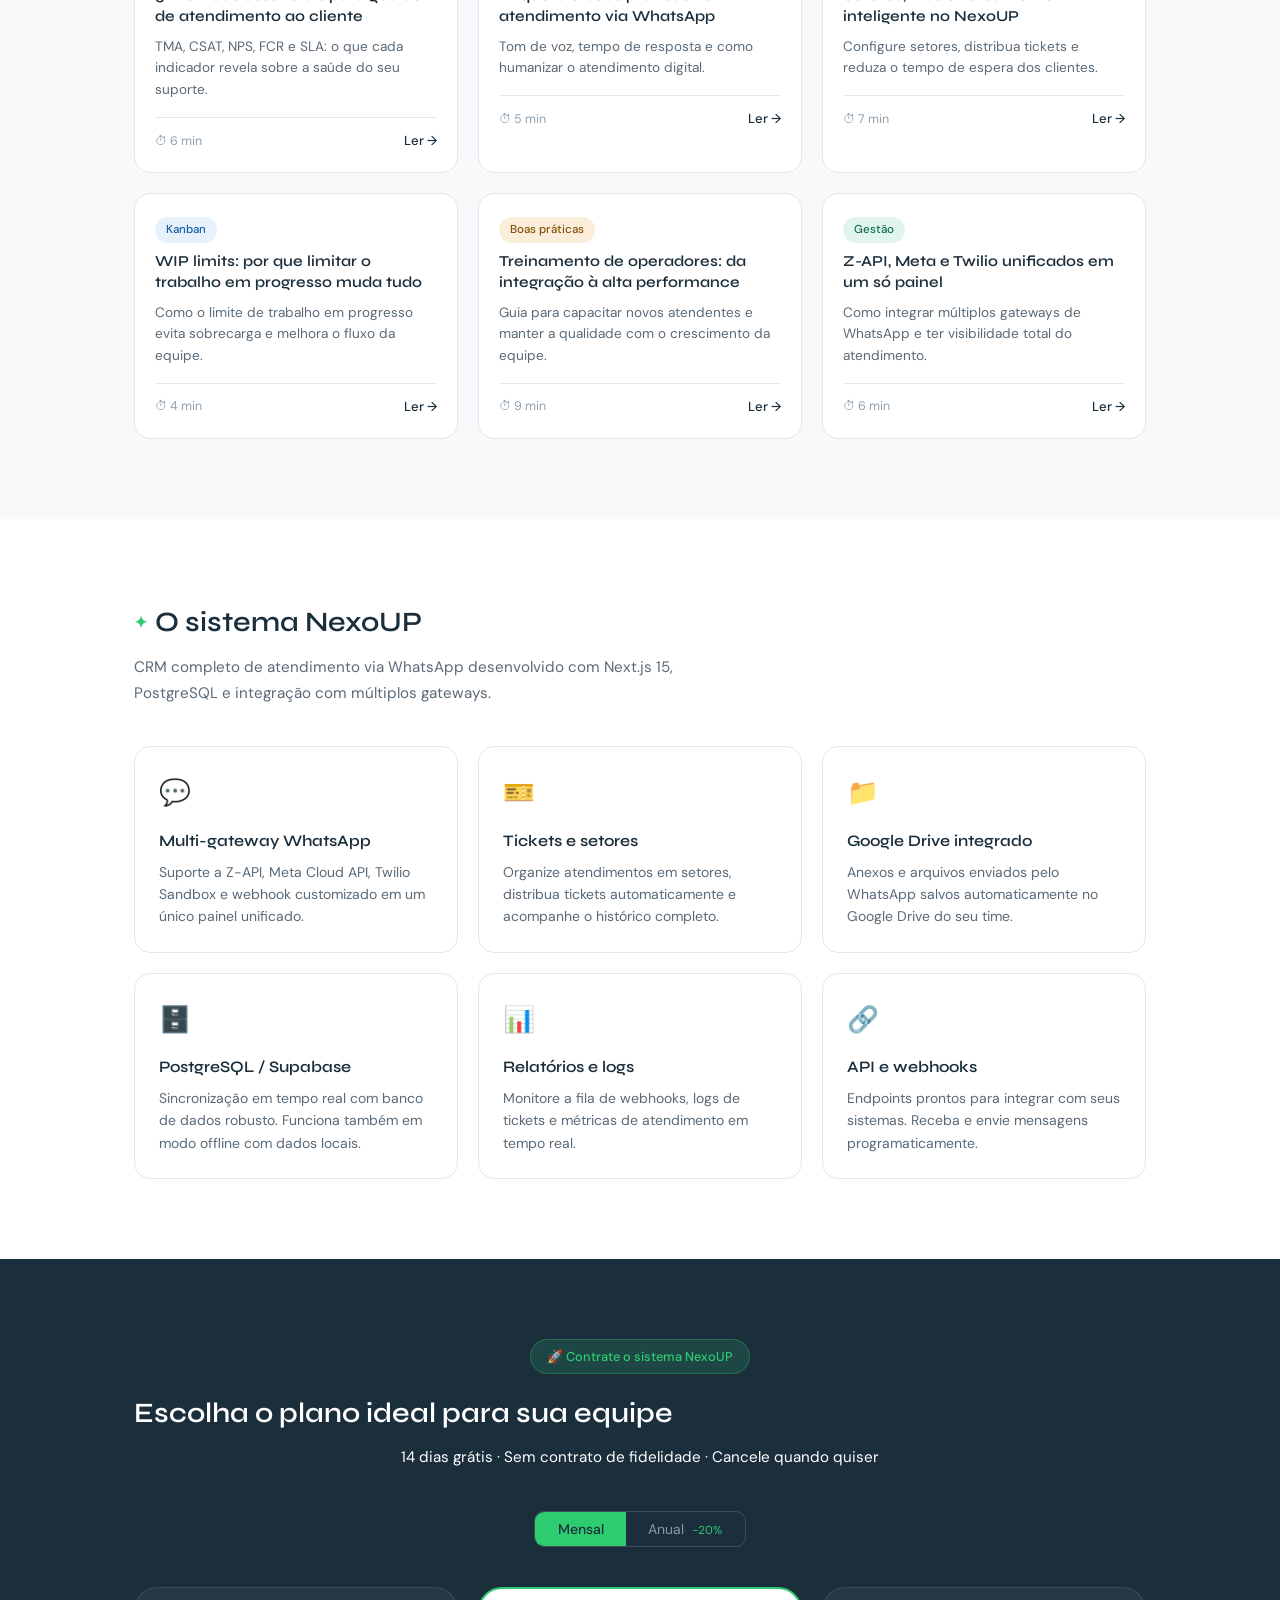
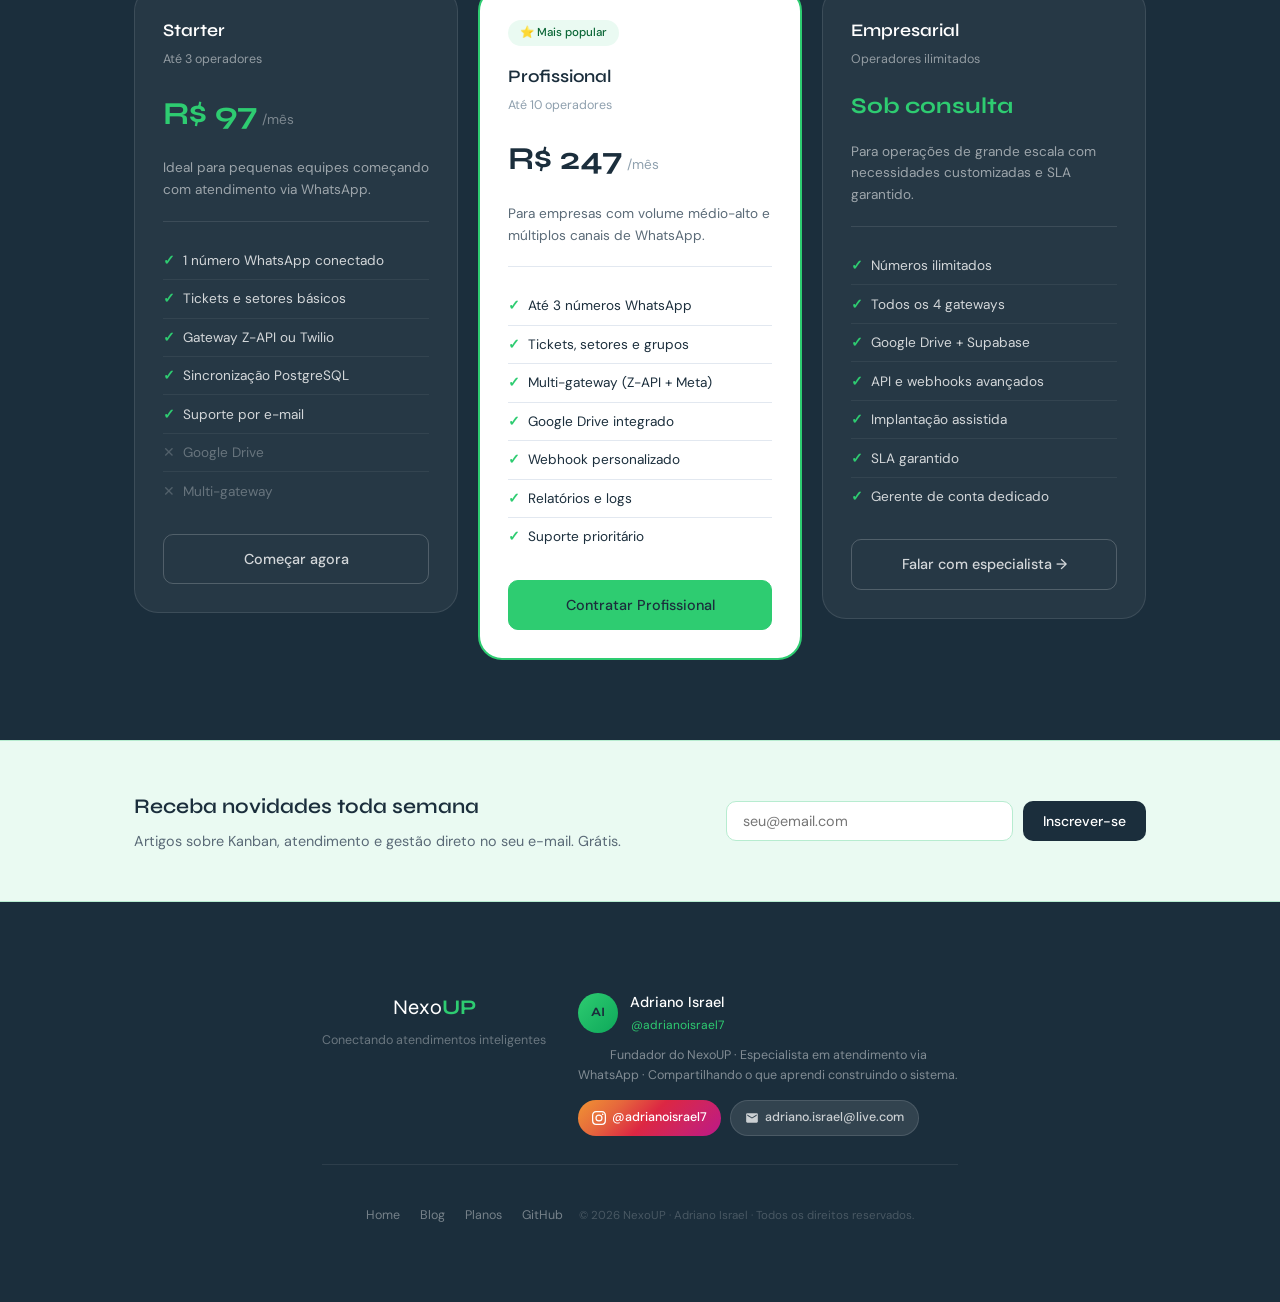
==== commit ebb9451f: "autor Adriano Israel" ====
--- a/index.html
+++ b/index.html
@@ -34,9 +34,9 @@
         </div>
       </a>
       <nav class="header-nav" aria-label="Navegação principal">
-        <a href="#artigos" class="nav-link">Kanban</a>
-        <a href="#artigos" class="nav-link">Boas práticas</a>
-        <a href="#artigos" class="nav-link">Gestão</a>
+        <a href="artigos/kanban.html" class="nav-link">Kanban</a>
+        <a href="artigos/boas-praticas.html" class="nav-link">Boas práticas</a>
+        <a href="artigos/gestao.html" class="nav-link">Gestão</a>
         <a href="#sobre" class="nav-link">Sobre</a>
         <a href="#planos" class="btn-header">Contratar sistema</a>
       </nav>
@@ -45,9 +45,9 @@
       </button>
     </div>
     <div class="mobile-nav" id="mobileNav" aria-hidden="true">
-      <a href="#artigos" class="nav-link">Kanban</a>
-      <a href="#artigos" class="nav-link">Boas práticas</a>
-      <a href="#artigos" class="nav-link">Gestão</a>
+      <a href="artigos/kanban.html" class="nav-link">Kanban</a>
+      <a href="artigos/boas-praticas.html" class="nav-link">Boas práticas</a>
+      <a href="artigos/gestao.html" class="nav-link">Gestão</a>
       <a href="#sobre" class="nav-link">Sobre</a>
       <a href="#planos" class="btn-header">Contratar sistema</a>
     </div>
@@ -99,9 +99,9 @@
           <p>Aprenda a aplicar os princípios do método Kanban diretamente nos tickets do seu CRM. Visualize o fluxo, identifique gargalos e eleve a produtividade da sua equipe de suporte com o NexoUP.</p>
           <div class="article-meta">
             <div class="author-avatar">RP</div>
-            <span class="meta-text">Rafael Pereira · 8 min de leitura · 28 mai 2026</span>
-          </div>
-          <a href="#" class="read-link">Ler artigo completo →</a>
+            <span class="meta-text">Adriano Israel · 8 min de leitura · 28 mai 2026</span>
+          </div>
+          <a href="artigos/artigo.html?artigo=kanban-fila-atendimento-whatsapp" class="read-link">Ler artigo completo →</a>
         </div>
         <div class="featured-visual" aria-label="Demonstração do quadro Kanban NexoUP">
           <div class="kanban-label">Quadro Kanban — NexoUP</div>
@@ -149,63 +149,63 @@
       </div>
       <div class="articles-grid">
 
-        <article class="article-card">
+        <article class="article-card" onclick="location.href='artigos/artigo.html?artigo=5-metricas-essenciais-gestao-atendimento'" style="cursor:pointer">
           <span class="cat-badge cat-gestao">Gestão</span>
           <h3>5 métricas essenciais para gestão de atendimento ao cliente</h3>
           <p>TMA, CSAT, NPS, FCR e SLA: o que cada indicador revela sobre a saúde do seu suporte.</p>
           <div class="card-footer">
             <span class="read-time">⏱ 6 min</span>
-            <a href="#" class="read-link-sm">Ler →</a>
-          </div>
-        </article>
-
-        <article class="article-card">
+            <a href="artigos/artigo.html?artigo=5-metricas-essenciais-gestao-atendimento" class="read-link-sm">Ler →</a>
+          </div>
+        </article>
+
+        <article class="article-card" onclick="location.href='artigos/artigo.html?artigo=etiqueta-boas-praticas-atendimento-whatsapp'" style="cursor:pointer">
           <span class="cat-badge cat-boas">Boas práticas</span>
           <h3>Etiqueta e boas práticas no atendimento via WhatsApp</h3>
           <p>Tom de voz, tempo de resposta e como humanizar o atendimento digital.</p>
           <div class="card-footer">
             <span class="read-time">⏱ 5 min</span>
-            <a href="#" class="read-link-sm">Ler →</a>
-          </div>
-        </article>
-
-        <article class="article-card">
+            <a href="artigos/artigo.html?artigo=etiqueta-boas-praticas-atendimento-whatsapp" class="read-link-sm">Ler →</a>
+          </div>
+        </article>
+
+        <article class="article-card" onclick="location.href='artigos/artigo.html?artigo=setores-filas-roteamento-nexoup'" style="cursor:pointer">
           <span class="cat-badge cat-crm">NexoUP</span>
           <h3>Setores, filas e roteamento inteligente no NexoUP</h3>
           <p>Configure setores, distribua tickets e reduza o tempo de espera dos clientes.</p>
           <div class="card-footer">
             <span class="read-time">⏱ 7 min</span>
-            <a href="#" class="read-link-sm">Ler →</a>
-          </div>
-        </article>
-
-        <article class="article-card">
+            <a href="artigos/artigo.html?artigo=setores-filas-roteamento-nexoup" class="read-link-sm">Ler →</a>
+          </div>
+        </article>
+
+        <article class="article-card" onclick="location.href='artigos/artigo.html?artigo=wip-limits-trabalho-em-progresso'" style="cursor:pointer">
           <span class="cat-badge cat-kanban">Kanban</span>
           <h3>WIP limits: por que limitar o trabalho em progresso muda tudo</h3>
           <p>Como o limite de trabalho em progresso evita sobrecarga e melhora o fluxo da equipe.</p>
           <div class="card-footer">
             <span class="read-time">⏱ 4 min</span>
-            <a href="#" class="read-link-sm">Ler →</a>
-          </div>
-        </article>
-
-        <article class="article-card">
+            <a href="artigos/artigo.html?artigo=wip-limits-trabalho-em-progresso" class="read-link-sm">Ler →</a>
+          </div>
+        </article>
+
+        <article class="article-card" onclick="location.href='artigos/artigo.html?artigo=treinamento-operadores-alta-performance'" style="cursor:pointer">
           <span class="cat-badge cat-boas">Boas práticas</span>
           <h3>Treinamento de operadores: da integração à alta performance</h3>
           <p>Guia para capacitar novos atendentes e manter a qualidade com o crescimento da equipe.</p>
           <div class="card-footer">
             <span class="read-time">⏱ 9 min</span>
-            <a href="#" class="read-link-sm">Ler →</a>
-          </div>
-        </article>
-
-        <article class="article-card">
+            <a href="artigos/artigo.html?artigo=treinamento-operadores-alta-performance" class="read-link-sm">Ler →</a>
+          </div>
+        </article>
+
+        <article class="article-card" onclick="location.href='artigos/artigo.html?artigo=zapi-meta-twilio-painel-unificado'" style="cursor:pointer">
           <span class="cat-badge cat-gestao">Gestão</span>
           <h3>Z-API, Meta e Twilio unificados em um só painel</h3>
           <p>Como integrar múltiplos gateways de WhatsApp e ter visibilidade total do atendimento.</p>
           <div class="card-footer">
             <span class="read-time">⏱ 6 min</span>
-            <a href="#" class="read-link-sm">Ler →</a>
+            <a href="artigos/artigo.html?artigo=zapi-meta-twilio-painel-unificado" class="read-link-sm">Ler →</a>
           </div>
         </article>
 
@@ -290,7 +290,7 @@
             <li class="no">Google Drive</li>
             <li class="no">Multi-gateway</li>
           </ul>
-          <a href="mailto:contato@nexoup.com.br?subject=Plano Starter NexoUP" class="btn-plan">Começar agora</a>
+          <a href="mailto:adriano.israel@live.com?subject=Plano Starter NexoUP" class="btn-plan">Começar agora</a>
         </div>
 
         <div class="plan-card featured-plan">
@@ -313,7 +313,7 @@
             <li class="yes">Relatórios e logs</li>
             <li class="yes">Suporte prioritário</li>
           </ul>
-          <a href="mailto:contato@nexoup.com.br?subject=Plano Profissional NexoUP" class="btn-plan btn-plan-featured">Contratar Profissional</a>
+          <a href="mailto:adriano.israel@live.com?subject=Plano Profissional NexoUP" class="btn-plan btn-plan-featured">Contratar Profissional</a>
         </div>
 
         <div class="plan-card">
@@ -334,7 +334,7 @@
             <li class="yes">SLA garantido</li>
             <li class="yes">Gerente de conta dedicado</li>
           </ul>
-          <a href="mailto:contato@nexoup.com.br?subject=Plano Empresarial NexoUP" class="btn-plan">Falar com especialista →</a>
+          <a href="mailto:adriano.israel@live.com?subject=Plano Empresarial NexoUP" class="btn-plan">Falar com especialista →</a>
         </div>
 
       </div>
@@ -358,15 +358,41 @@
   <!-- FOOTER -->
   <footer class="site-footer">
     <div class="container footer-inner">
-      <div class="footer-logo">Nexo<strong>UP</strong></div>
-      <p class="footer-tagline">Conectando atendimentos inteligentes</p>
-      <nav class="footer-nav" aria-label="Links do rodapé">
-        <a href="#">Termos de uso</a>
-        <a href="#">Privacidade</a>
-        <a href="mailto:contato@nexoup.com.br">Contato</a>
-        <a href="https://github.com/seu-usuario/nexoup" target="_blank" rel="noopener">GitHub</a>
-      </nav>
-      <p class="footer-copy">&copy; 2026 NexoUP. Todos os direitos reservados.</p>
+      <div class="footer-top">
+        <div class="footer-brand">
+          <div class="footer-logo">Nexo<strong>UP</strong></div>
+          <p class="footer-tagline">Conectando atendimentos inteligentes</p>
+        </div>
+        <div class="footer-author">
+          <div class="author-chip">
+            <div class="author-chip-avatar">AI</div>
+            <div>
+              <span class="author-chip-name">Adriano Israel</span>
+              <span class="author-chip-handle">@adrianoisrael7</span>
+            </div>
+          </div>
+          <p class="author-chip-bio">Fundador do NexoUP · Especialista em atendimento via WhatsApp · Compartilhando o que aprendi construindo o sistema.</p>
+          <div class="author-chip-links">
+            <a href="https://instagram.com/adrianoisrael7" target="_blank" rel="noopener" class="social-btn instagram">
+              <svg width="14" height="14" viewBox="0 0 24 24" fill="currentColor"><path d="M12 2.163c3.204 0 3.584.012 4.85.07 3.252.148 4.771 1.691 4.919 4.919.058 1.265.069 1.645.069 4.849 0 3.205-.012 3.584-.069 4.849-.149 3.225-1.664 4.771-4.919 4.919-1.266.058-1.644.07-4.85.07-3.204 0-3.584-.012-4.849-.07-3.26-.149-4.771-1.699-4.919-4.92-.058-1.265-.07-1.644-.07-4.849 0-3.204.013-3.583.07-4.849.149-3.227 1.664-4.771 4.919-4.919 1.266-.057 1.645-.069 4.849-.069zM12 0C8.741 0 8.333.014 7.053.072 2.695.272.273 2.69.073 7.052.014 8.333 0 8.741 0 12c0 3.259.014 3.668.072 4.948.2 4.358 2.618 6.78 6.98 6.98C8.333 23.986 8.741 24 12 24c3.259 0 3.668-.014 4.948-.072 4.354-.2 6.782-2.618 6.979-6.98.059-1.28.073-1.689.073-4.948 0-3.259-.014-3.667-.072-4.947-.196-4.354-2.617-6.78-6.979-6.98C15.668.014 15.259 0 12 0zm0 5.838a6.162 6.162 0 100 12.324 6.162 6.162 0 000-12.324zM12 16a4 4 0 110-8 4 4 0 010 8zm6.406-11.845a1.44 1.44 0 100 2.881 1.44 1.44 0 000-2.881z"/></svg>
+              @adrianoisrael7
+            </a>
+            <a href="mailto:adriano.israel@live.com" class="social-btn email">
+              <svg width="14" height="14" viewBox="0 0 24 24" fill="currentColor"><path d="M20 4H4c-1.1 0-2 .9-2 2v12c0 1.1.9 2 2 2h16c1.1 0 2-.9 2-2V6c0-1.1-.9-2-2-2zm0 4l-8 5-8-5V6l8 5 8-5v2z"/></svg>
+              adriano.israel@live.com
+            </a>
+          </div>
+        </div>
+      </div>
+      <div class="footer-bottom">
+        <nav class="footer-nav" aria-label="Links do rodapé">
+          <a href="#top">Home</a>
+          <a href="#artigos">Blog</a>
+          <a href="#planos">Planos</a>
+          <a href="https://github.com/adrianois/blog-nexoup" target="_blank" rel="noopener">GitHub</a>
+        </nav>
+        <p class="footer-copy">&copy; 2026 NexoUP &middot; Adriano Israel &middot; Todos os direitos reservados.</p>
+      </div>
     </div>
   </footer>
 
--- a/src/styles/main.css
+++ b/src/styles/main.css
@@ -966,3 +966,49 @@
   .newsletter-form { max-width: 100%; width: 100%; }
   .section { padding: 3.5rem 0; }
 }
+
+    /* ── FOOTER AUTHOR ── */
+    .footer-inner { padding: 0; }
+    .footer-top {
+      display: flex; justify-content: space-between; align-items: flex-start;
+      gap: 2rem; padding: 2.5rem 0 1.75rem; flex-wrap: wrap;
+      border-bottom: 1px solid rgba(255,255,255,.08);
+    }
+    .footer-brand .footer-logo { font-family: var(--font-heading); font-size: 1.3rem; font-weight: 400; color: var(--white); }
+    .footer-brand .footer-logo strong { color: var(--green); }
+    .footer-brand .footer-tagline { font-size: .78rem; color: rgba(255,255,255,.35); margin-top: .3rem; }
+    .footer-author { max-width: 380px; }
+    .author-chip { display: flex; align-items: center; gap: .75rem; margin-bottom: .65rem; }
+    .author-chip-avatar {
+      width: 40px; height: 40px; border-radius: 50%;
+      background: linear-gradient(135deg, var(--green) 0%, #0ea85a 100%);
+      color: var(--navy); font-size: .8rem; font-weight: 700;
+      display: flex; align-items: center; justify-content: center;
+      font-family: var(--font-heading); flex-shrink: 0;
+    }
+    .author-chip-name { display: block; font-size: .9rem; font-weight: 500; color: var(--white); }
+    .author-chip-handle { display: block; font-size: .75rem; color: var(--green); margin-top: 1px; }
+    .author-chip-bio { font-size: .78rem; color: rgba(255,255,255,.45); line-height: 1.6; margin-bottom: .85rem; }
+    .author-chip-links { display: flex; gap: .6rem; flex-wrap: wrap; }
+    .social-btn {
+      display: inline-flex; align-items: center; gap: .4rem;
+      font-size: .78rem; font-weight: 500; padding: .4rem .85rem;
+      border-radius: 20px; text-decoration: none;
+      transition: opacity var(--transition), transform var(--transition);
+    }
+    .social-btn:hover { opacity: .85; transform: translateY(-1px); }
+    .social-btn.instagram { background: linear-gradient(135deg,#f09433,#e6683c,#dc2743,#cc2366,#bc1888); color: #fff; }
+    .social-btn.email { background: rgba(255,255,255,.1); color: rgba(255,255,255,.75); border: 1px solid rgba(255,255,255,.12); }
+    .footer-bottom {
+      display: flex; align-items: center; justify-content: space-between;
+      padding: 1.25rem 0; gap: 1rem; flex-wrap: wrap;
+    }
+    .footer-nav { display: flex; gap: 1.25rem; flex-wrap: wrap; }
+    .footer-nav a { font-size: .78rem; color: rgba(255,255,255,.4); transition: color var(--transition); }
+    .footer-nav a:hover { color: var(--white); }
+    .footer-copy { font-size: .72rem; color: rgba(255,255,255,.2); }
+    @media (max-width: 640px) {
+      .footer-top { flex-direction: column; }
+      .footer-author { max-width: 100%; }
+      .footer-bottom { flex-direction: column; align-items: flex-start; }
+    }
